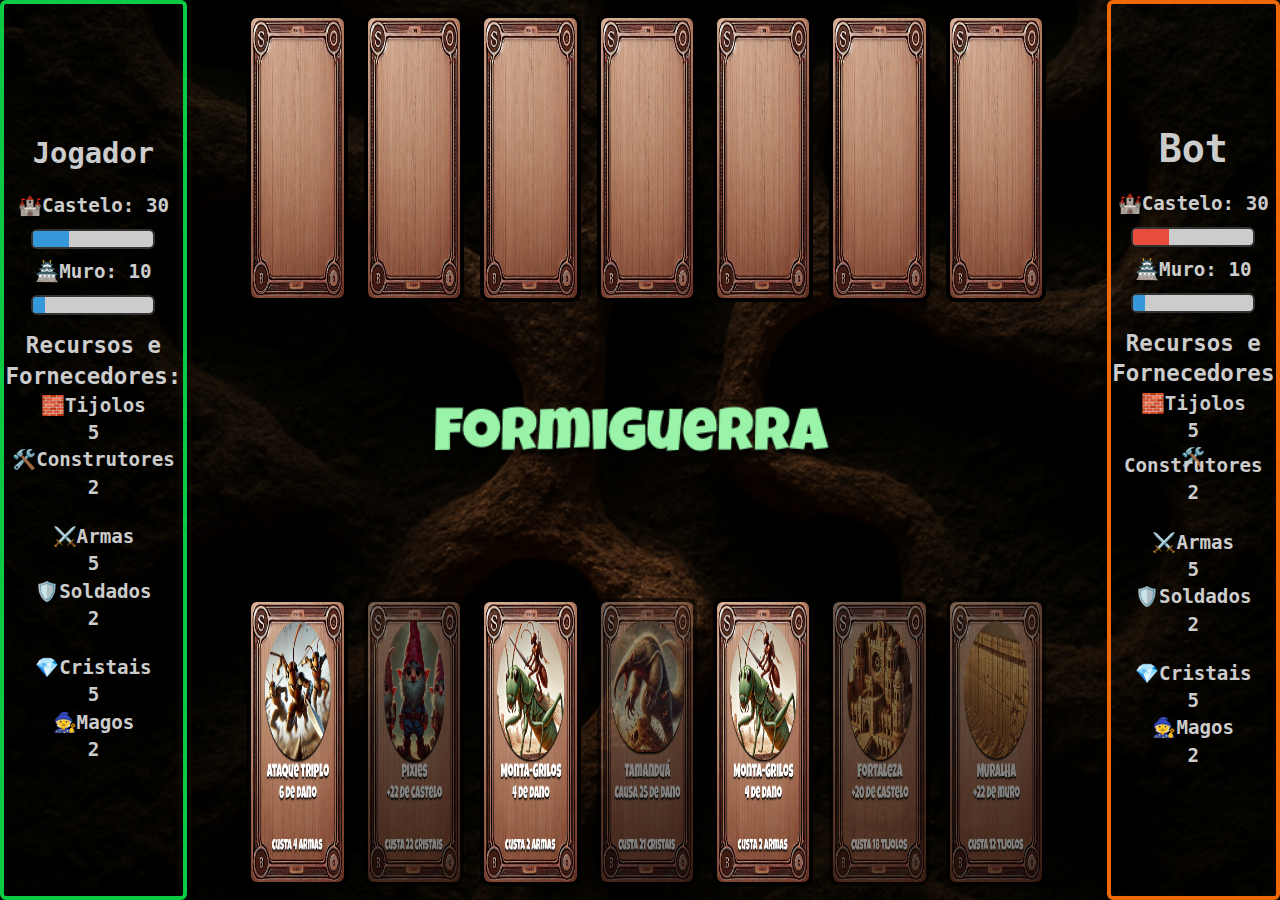
==== inicial.html @ b8af6410 "0.1.5 - Inclusão Tutorial Início e clareza nos recursos e fornecedores" ====
<!DOCTYPE html>
<html lang="pt-br">
<head>
  <meta charset="UTF-8">
  <meta name="viewport" content="width=device-width, initial-scale=1.0">
  <link rel = "stylesheet" href="/assets/style/style.css">
  <link rel="icon" href="/assets/img/icone.png" type="image/png">
  <audio id="somadicionar" src="/assets/effects/adicionar.mp3" preload="auto"></audio>
  <audio id="sommaldicao" src="/assets/effects/maldicao.mp3" preload="auto"></audio>
  <audio id="somremover" src="/assets/effects/remover.mp3" preload="auto"></audio>
  <audio id="somgangorra" src="/assets/effects/gangorra.mp3" preload="auto"></audio>
  <audio id="somdano" src="/assets/effects/dano.mp3" preload="auto"></audio>
  <audio id="somflip" src="/assets/effects/flip.mp3" preload="auto"></audio>
  <audio id="somcastelo" src="/assets/effects/castelo.mp3" preload="auto"></audio>
  <title>Formiguerra</title>
</head>
<body>

  <div class="campo">  
    <div class="player__area p1">
      <div class="status">
        <div class="player p1" id="player1">
          <div class="titulo p1">
            <h2>Jogador</h2>
          </div>
          <div class="player__info jogador" id="p1-status">
            <p>🏰Castelo: <span id="p1-castelo" class="numero">30</span></p>
            <div class="castle-bar-wrapper">
              <div class="castle-bar" id="playerCastleBar"></div>
            </div>
            <p>🏯Muro: <span id="p1-muro" class="numero">10</span></p>
            <div class="castle-bar-wrapper">
              <div class="castle-bar" id="playerWallBar"></div>
            </div>
          </div>

      <div class="info">
        <div class="player__info">
          <h3>Recursos e</h3>
          <h3>Fornecedores:</h3>
          <p>🧱Tijolos</p>
          <p span id="p1-tijolos" class="numero">5</p>
          <p>🛠️Construtores</p>
          <p span id="p1-construtores" class="numero">2</p>
        </div>
        <div class="player__info">
          <p>⚔️Armas</p>
          <p span id="p1-armas" class="numero">5</p>
          <p>🛡️Soldados</p>
          <p span id="p1-soldados" class="numero">2</p>
        </div>
        <div class="player__info">
          <p>💎Cristais</p>
           <p span id="p1-cristais" class="numero">5/p>
          <p>🧙Magos</p>
           <p span id="p1-magos" class="numero">2</p>
        </div>
        </div>  
      </div>
      </div>
    </div>

    <div class="campo__jogo">
      <div class="campo__cartas bot">
        <div class="campo__jogo__jogador" id="p2-cartas">
          <div class="campo__jogo__jogador__carta naoclicavel bot">
          </div>
          <div class="campo__jogo__jogador__carta naoclicavel bot">
          </div>
          <div class="campo__jogo__jogador__carta naoclicavel bot">
          </div>
          <div class="campo__jogo__jogador__carta naoclicavel bot">
          </div>
          <div class="campo__jogo__jogador__carta naoclicavel bot">
          </div>
          <div class="campo__jogo__jogador__carta naoclicavel bot">
          </div>
          <div class="campo__jogo__jogador__carta naoclicavel bot">
          </div>
        </div>
      </div>

      <div id="tela-final" class="tela-final invisivel">
        <h1 id="mensagem-final"></h1>
        <button class="button" id="botao" onclick="reiniciarJogo()">Reiniciar</button>
      </div>

      <div class="campo__cartas jogador">
        <div class="campo__jogo__jogador p1" id="p1-cartas">
          <div class="campo__jogo__jogador__carta selecionaveis p1">
          </div>
          <div class="campo__jogo__jogador__carta selecionaveis p1">
          </div>
          <div class="campo__jogo__jogador__carta selecionaveis p1">
          </div>
          <div class="campo__jogo__jogador__carta selecionaveis p1">
          </div>
          <div class="campo__jogo__jogador__carta selecionaveis p1">
          </div>
          <div class="campo__jogo__jogador__carta selecionaveis p1">
          </div>
          <div class="campo__jogo__jogador__carta selecionaveis p1">
          </div>
        </div>
      </div> 
    </div>



    <div class="player__area p2">
      <div class="status p2">
        <div class="player p2" id="player2">
          <div class="titulo p2">
            <h1>Bot</h1>
          </div>
          <div class="player__info p2" id="p2-status">
            <p>🏰Castelo: <span id="p2-castelo" class="numero">30</span></p>
            <div class="castle-bar-wrapper">
              <div class="castle-bar" id="enemyCastleBar"></div>
            </div>
            <p>🏯Muro: <span id="p2-muro" class="numero">10</span></p>
            <div class="castle-bar-wrapper">
              <div class="castle-bar" id="enemyWallBar"></div>
            </div>
          </div>


        <div class="info p2">
          <div class="player__info p2">
            <h3>Recursos e</h3>
            <h3>Fornecedores</h3>
            <p>🧱Tijolos</p>
            <p span id="p2-tijolos" class="numero">5</p>
            <p>🛠️Construtores</p>
            <p span id="p2-construtores">2</p>
          </div>
          <div class="player__info p2">
            <p>⚔️Armas</p>
            <p span id="p2-armas" class="numero">5</p>
            <p>🛡️Soldados</p>
            <p span id="p2-soldados" class="numero">2</p>
          </div>
          <div class="player__info p2">
            <p>💎Cristais</p>
            <p span id="p2-cristais" class="numero">5</p>
            <p>🧙Magos</p>
            <p span id="p2-magos" class="numero">2</p>
          </div>
        </div>
      </div>  
    </div>
  </div>
</div>

  <script src="/assets/js/app.js"></script>
</body>
</html>
---- assets/style/style.css ----
body{
    font-family:monospace;
    background-color: #f4f4dc;
    margin: 0;
    color: #ccc;
    line-height: 0.5rem;
}

.textoIniciar{
  display: flex;
  text-align: center;
  justify-content: center;
  color: #ccc;
  text-decoration: none;
  font-size: xx-large;
}

p{
  font-weight: bold;
}

.campo__tutorial{
  background-color: #333;
  width: 100%;
  height: 100vh;
}

.naoclicavel{
  pointer-events: none;
}


.mensagem{
  position: fixed;
  text-align: center;
  align-self: center;
  width: 50%;
  top: 50%;
  background-color: rgba(40, 34, 22, 0.972);
  padding: 35px;
  border-radius: 10px;
  pointer-events: auto;
  font-size: larger;
}


.player{
    display: flex;
    flex-direction: column;
    justify-content: center;
    text-align: center;
    height: 100vh;
    width: 100%;
    border: 4px solid #0bca44;
    border-radius: 0.375rem;
    box-shadow: 2px 2px 10px rgba(0,0,0,0.2);
    background-color: #0506050b;
    box-sizing: border-box;
  }

  .player.p2{
    border: 4px solid #ee6808;
    background-color: #0506050b;
    box-sizing: border-box;
  }


  .player__area{
    display: flex;
    flex-direction: column;
    font-size: 1.2rem;
    width: 16vw;
}

.player__info{
  padding: 0.1rem;
}


  .campo {
    display: flex;
    background-image: url('/assets/img/background.png');
    background-size: cover;
    background-position: center;
    flex-direction: row;
    height: 100vh;
    overflow: hidden;
  }
  
  
  .campo__jogo {
    display: flex;
    flex-direction: column;
    justify-content: space-between;
    width: 100%;
    height: 100vh;
    box-sizing: border-box;
  }

  .campo__jogo.inicio{
    width: 100%;
    height: 100vh;
    line-height: 2rem;
    background-color: #333;
  }

  .campo__cartas{
    justify-content: center;
    width: 100%;
    display: flex;
  }


  .campo__jogo__jogador {
    display: flex;
    justify-content: center;
    align-items: flex-end;
    gap: 1rem;
    width: 90%;
    padding: 0.9rem;
    border-radius: 10px;
    box-sizing: border-box;
  }
  
  
  .campo__jogo__jogador__carta {
    height: 32vh;
    border: black 0.25rem solid;
    border-radius: 10px;
    box-sizing: border-box;
    overflow: hidden;
  }

  .campo__jogo__jogador__carta.img {
    width: 100%;
    height: 100%;
    object-fit: contain;
  }

  .campo__jogo__jogador__carta.selecionaveis {
    transition: transform 0.2s ease, border 0.2s ease;
  }

  
  .campo__jogo__jogador__carta.selecionaveis:hover {
    border: green 0.25rem solid;
    cursor: pointer;
    transform: translateY(-2rem) scale(1.3);
    transition: transform 0.2s ease, border 0.2s ease;
  }


  
  .campo__jogo__jogador__carta.selecionaveis.desabilitada:hover::after {
    content: "Sem Recurso";
    position: absolute;
    top: 10%;
    left:50%;
    transform: translate(-50%,-50%);
    background-color: rgba(50, 50, 50, 0.8);
    color: white;
    border: rgb(143, 24, 3) 0.25rem solid;
    border-radius: 8px;
    pointer-events: none;
    z-index: 10;
    white-space: nowrap;
  }



  .carta{
    display: flex;
    flex-direction: column;
    width: 100%;
    height: 100%;
  }

  .carta img{
    width: 100%;
    height: auto;
  }



  .castle-bar-wrapper{
    justify-self: center;
    width: 120px;          
    height: 16px;         
    background-color: #ccc;
    border: 2px solid #333;
    border-radius: 6px;
    overflow: hidden;
    position: relative;
  }
  .castle-bar{
    width: 50%;
    height: 100%;
    background-color: #3498db;
    transition: width 0.3s ease-in-out;
  }


  #enemyCastleBar{
    background-color: #e74c3c;
  }

  @keyframes jogarCarta{
    0%{
      transform: translate(0, -2rem) scale(1.3);
      z-index: 10;
    }
    30%{
      transform: translate(0, -7.5rem) scale(1.50);
      z-index: 10;
    }
    70%{
      transform: translate(0, -7.5rem) scale(1.50);
      z-index: 10;
    }
    100%{
      transform: translate(0, 0) scale(1);
      z-index: 1;
    }
  }


@keyframes jogarBot {
  0%{
    transform: translate(0, 0) scale(1);
    z-index: 10;
  }
  30%{
    transform: translate(0, 7.5rem) scale(1.50);
    z-index: 10;
  }
  70%{
    transform: translate(0, 7.5rem) scale(1.50);
    z-index: 10;
  }
  100%{
    transform: translate(0, 0) scale(1);
    z-index: 1;
  }
}

.descartavel.p1{
  opacity: 0.5;
}

  .animar-carta{
    animation: jogarCarta 2.5s ease-in-out;
  }

  .animar-carta.descartada::after{
    content: "Descartada";
    position: absolute;
    top: 50%;
    left: 50%;
    transform: translate(-50%, -50%);
    color: #fff;
    background-color: rgb(0, 0, 0);
    padding: 0.3rem 0.6rem;
    border-radius: 6px;
    font-weight: bold;
    font-size: 1rem;
    z-index: 20;
    pointer-events: none;
  }


  .animar-carta-bot{
    animation: jogarBot 2.5s ease-in-out;
  }

  .animar-carta-bot.descartada::after{
    content: "Descartada";
    position: absolute;
    top: 50%;
    left: 50%;
    transform: translate(-50%, -50%);
    color: #fff;
    background-color: rgb(0, 0, 0);
    padding: 0.3rem 0.6rem;
    border-radius: 6px;
    font-weight: bold;
    font-size: 1rem;
    z-index: 10;
    pointer-events: none;
  }
  


  .invisivel{
    display: none;
  }

  .tela-final {
    position: absolute;
    top: 50%;
    left: 50%;
    transform: translate(-50%, -50%);
    background: rgba(0, 0, 0, 0.9);
    color: white;
    padding: 3rem;
    border-radius: 12px;
    text-align: center;
    z-index: 9999;
    box-shadow: 0 0 20px rgba(255, 255, 255, 0.3);
  }
  
  .tela-final button {
    margin-top: 2rem;
    padding: 1rem 2rem;
    font-size: 1.1rem;
    border: none;
    border-radius: 8px;
    background-color: #28a745;
    color: white;
    cursor: pointer;
  }


  @keyframes brilho-sutil {
    0% {
      box-shadow: 0 0 8px rgba(0, 255, 0, 0.3);
    }
    50% {
      box-shadow: 0 0 16px rgba(0, 255, 0, 0.6);
    }
    100% {
      box-shadow: 0 0 8px rgba(0, 255, 0, 0.3);
    }
  }
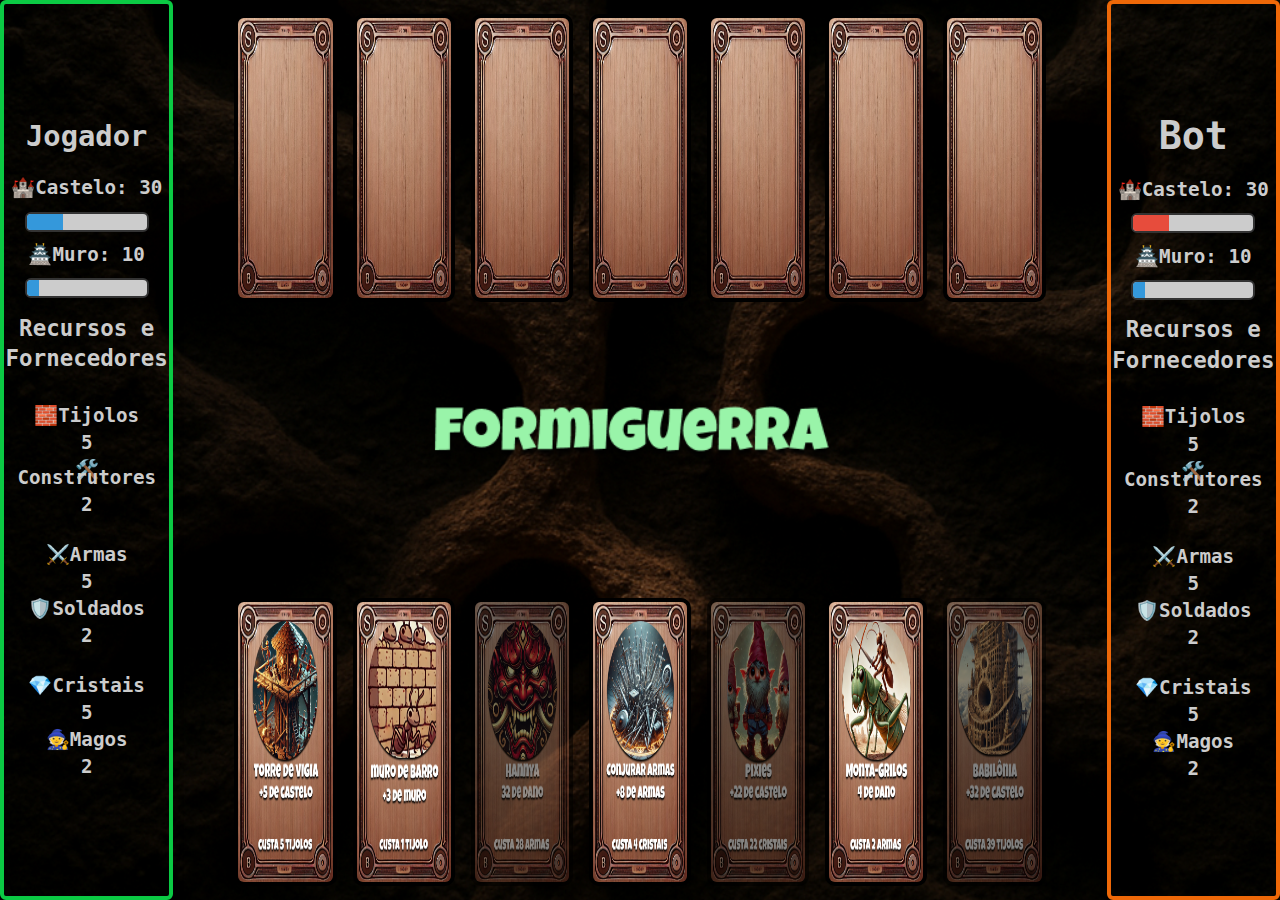
==== commit b808d822: "0.1.6 - OTIMIZAR VISUALIZAÇÃO" ====
--- a/inicial.html
+++ b/inicial.html
@@ -37,23 +37,24 @@
       <div class="info">
         <div class="player__info">
           <h3>Recursos e</h3>
-          <h3>Fornecedores:</h3>
+          <h3>Fornecedores</h3>
+          <br>
           <p>🧱Tijolos</p>
           <p span id="p1-tijolos" class="numero">5</p>
           <p>🛠️Construtores</p>
           <p span id="p1-construtores" class="numero">2</p>
         </div>
         <div class="player__info">
-          <p>⚔️Armas</p>
-          <p span id="p1-armas" class="numero">5</p>
-          <p>🛡️Soldados</p>
-          <p span id="p1-soldados" class="numero">2</p>
+            <p>⚔️Armas</p>
+            <p span id="p1-armas" class="numero">5</p>
+            <p>🛡️Soldados</p>
+            <p span id="p1-soldados" class="numero">2</p>
         </div>
         <div class="player__info">
-          <p>💎Cristais</p>
-           <p span id="p1-cristais" class="numero">5/p>
-          <p>🧙Magos</p>
-           <p span id="p1-magos" class="numero">2</p>
+            <p>💎Cristais</p>
+            <p span id="p1-cristais" class="numero">5/p>
+            <p>🧙Magos</p>
+            <p span id="p1-magos" class="numero">2</p>
         </div>
         </div>  
       </div>
@@ -129,6 +130,7 @@
           <div class="player__info p2">
             <h3>Recursos e</h3>
             <h3>Fornecedores</h3>
+            <br>
             <p>🧱Tijolos</p>
             <p span id="p2-tijolos" class="numero">5</p>
             <p>🛠️Construtores</p>
--- a/assets/style/style.css
+++ b/assets/style/style.css
@@ -10,9 +10,14 @@
   display: flex;
   text-align: center;
   justify-content: center;
+  width: auto;
   color: #ccc;
   text-decoration: none;
   font-size: xx-large;
+}
+
+.textoIniciar:hover{
+  color: #0bca44;
 }
 
 p{
@@ -24,6 +29,8 @@
   width: 100%;
   height: 100vh;
 }
+
+
 
 .naoclicavel{
   pointer-events: none;
@@ -101,7 +108,9 @@
     width: 100%;
     height: 100vh;
     line-height: 2rem;
+    padding: 1rem;
     background-color: #333;
+    border: 4px solid #0bca44;
   }
 
   .campo__cartas{
@@ -308,7 +317,7 @@
     box-shadow: 0 0 20px rgba(255, 255, 255, 0.3);
   }
   
-  .tela-final button {
+  .button {
     margin-top: 2rem;
     padding: 1rem 2rem;
     font-size: 1.1rem;
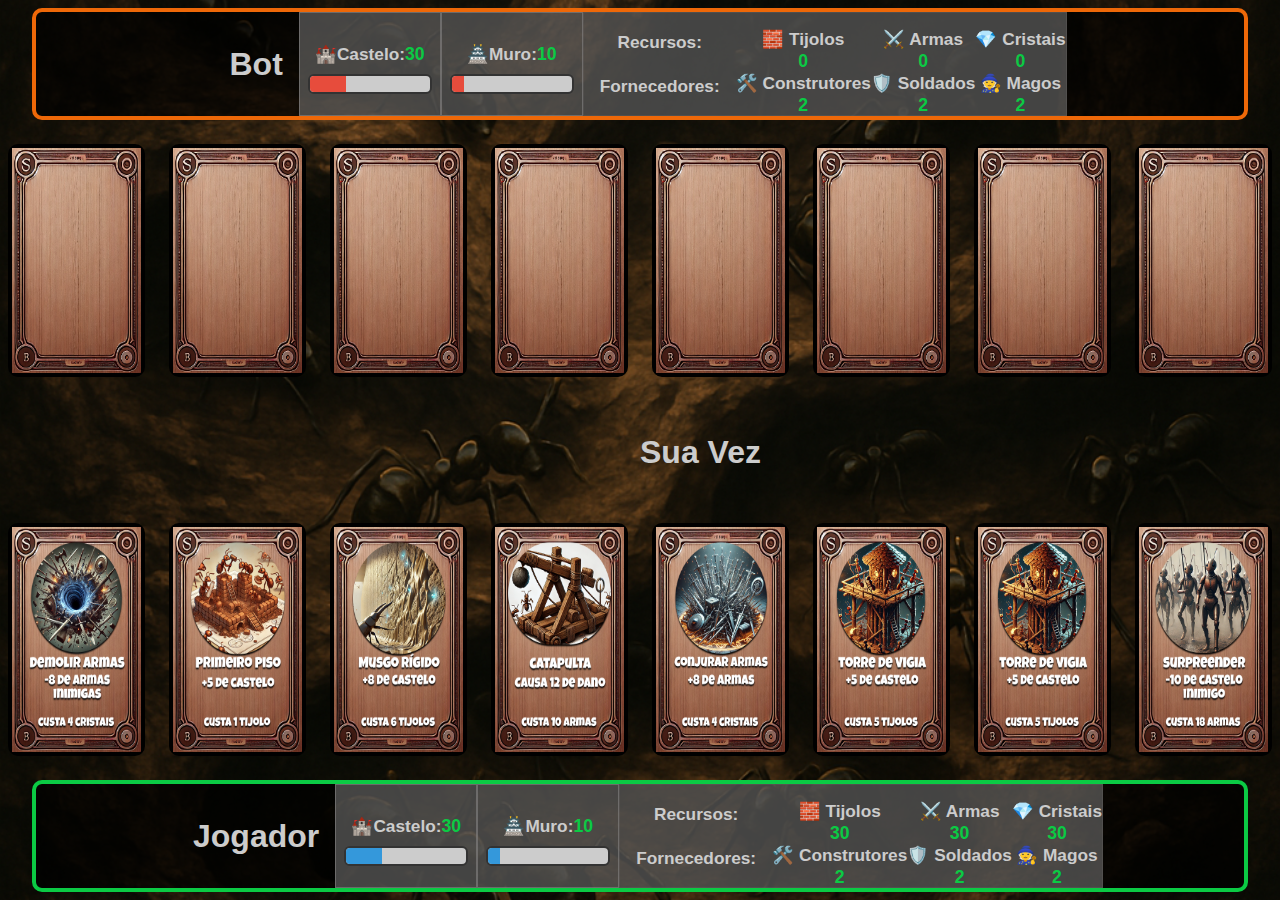
==== commit d543e3c5: "Novos Testes - Adicionar animação aos elementos, animarCampoAdicionar funciona para adicionar. Falta" ====
--- a/inicial.html
+++ b/inicial.html
@@ -15,145 +15,118 @@
   <title>Formiguerra</title>
 </head>
 <body>
+  <div class="campo">  
 
-  <div class="campo">  
+
+    <div class="player__area p2">
+      <div class="status">
+        <div class="player p2" id="player2">
+          <div class="titulo p2"><h1>Bot</h1></div>
+          <div class="celula" style="border: 1px solid rgba(138, 137, 137, 0.574);">
+          <div class="player__info vida p2" id="p2-status">
+            <p>🏰Castelo: <span id="p2-castelo" class="numero">30</span></p>
+            <div class="castle-bar-wrapper"><div class="castle-bar" id="enemyCastleBar"></div></div>
+          </div>
+          </div>
+          <div class="celula" style="border: 1px solid rgba(138, 137, 137, 0.574);">
+          <div class="player__info muro p2">
+            <p>🏯Muro: <span id="p2-muro" class="numero">10</span></p>
+            <div class="castle-bar-wrapper"><div class="castle-bar" id="enemyWallBar"></div></div>
+          </div>
+          </div>
+          <div class="info planilha">
+          <div class="celula">
+            <p style="padding: 0 1rem 0 1rem;" >Recursos:</p>
+            <br>
+            <p style="padding: 0 1rem 0 1rem;" >Fornecedores:</p>
+          </div>
+            <div class="celula">
+              <p>🧱 Tijolos</p><span id="p2-tijolos" class="numero">5</span>
+              <p>🛠️ Construtores</p><span id="p2-construtores" class="numero">2</span>
+            </div>
+            <div class="celula">
+              <p>⚔️ Armas</p><span id="p2-armas" class="numero">5</span>
+              <p>🛡️ Soldados</p><span id="p2-soldados" class="numero">2</span>
+            </div>
+            <div class="celula">
+              <p>💎 Cristais</p><span id="p2-cristais" class="numero">5</span>
+              <p>🧙 Magos</p><span id="p2-magos" class="numero">2</span>
+            </div>
+         </div>
+        </div>
+      </div>
+    </div>
+  
+    <div class="campo__jogo">
+      <div class="campo__cartas bot">
+        <div class="campo__jogo__jogador" id="p2-cartas">
+          <!-- 7 cartas do bot -->
+          <div class="campo__jogo__jogador__carta naoclicavel bot"></div>
+          <div class="campo__jogo__jogador__carta naoclicavel bot"></div>
+          <div class="campo__jogo__jogador__carta naoclicavel bot"></div>
+          <div class="campo__jogo__jogador__carta naoclicavel bot"></div>
+          <div class="campo__jogo__jogador__carta naoclicavel bot"></div>
+          <div class="campo__jogo__jogador__carta naoclicavel bot"></div>
+          <div class="campo__jogo__jogador__carta naoclicavel bot"></div>
+          <div class="campo__jogo__jogador__carta naoclicavel bot"></div>
+        </div>
+      </div>
+  
+      <div class="campo__cartas jogador">
+        <div class="campo__jogo__jogador p1" id="p1-cartas">
+          <!-- 7 cartas do jogador -->
+          <div class="campo__jogo__jogador__carta selecionaveis p1"></div>
+          <div class="campo__jogo__jogador__carta selecionaveis p1"></div>
+          <div class="campo__jogo__jogador__carta selecionaveis p1"></div>
+          <div class="campo__jogo__jogador__carta selecionaveis p1"></div>
+          <div class="campo__jogo__jogador__carta selecionaveis p1"></div>
+          <div class="campo__jogo__jogador__carta selecionaveis p1"></div>
+          <div class="campo__jogo__jogador__carta selecionaveis p1"></div>
+          <div class="campo__jogo__jogador__carta selecionaveis p1"></div>
+        </div>
+      </div>
+    </div>
+  
     <div class="player__area p1">
       <div class="status">
         <div class="player p1" id="player1">
-          <div class="titulo p1">
-            <h2>Jogador</h2>
+          <div class="titulo p1"><h1>Jogador</h1></div>
+          <div class="celula" style="border: 1px solid rgba(138, 137, 137, 0.574);">
+          <div class="player__info vida jogador" id="p1-status">
+            <p>🏰Castelo: <span id="p1-castelo" class="numero">30</span></p>
+            <div class="castle-bar-wrapper"><div class="castle-bar" id="playerCastleBar"></div></div>
           </div>
-          <div class="player__info jogador" id="p1-status">
-            <p>🏰Castelo: <span id="p1-castelo" class="numero">30</span></p>
-            <div class="castle-bar-wrapper">
-              <div class="castle-bar" id="playerCastleBar"></div>
+          </div>
+          <div class="celula" style="border: 1px solid rgba(138, 137, 137, 0.574);">
+          <div class="player__info muro jogador">
+            <p>🏯Muro: <span id="p1-muro" class="numero">10</span></p>
+            <div class="castle-bar-wrapper"><div class="castle-bar" id="playerWallBar"></div></div>
+          </div>
+          </div>
+          <div class="info planilha">
+          <div class="celula">
+            <p style="padding: 0 1rem 0 1rem;">Recursos:</p>
+            <br>
+            <p style="padding: 0 1rem 0 1rem;">Fornecedores:</p>
+          </div>
+            <div class="celula">
+              <p>🧱 Tijolos</p><span id="p1-tijolos" class="numero">5</span>
+              <p>🛠️ Construtores</p><span id="p1-construtores" class="numero">2</span>
             </div>
-            <p>🏯Muro: <span id="p1-muro" class="numero">10</span></p>
-            <div class="castle-bar-wrapper">
-              <div class="castle-bar" id="playerWallBar"></div>
+            <div class="celula">
+              <p>⚔️ Armas</p><span id="p1-armas" class="numero">5</span>
+              <p>🛡️ Soldados</p><span id="p1-soldados" class="numero">2</span>
             </div>
-          </div>
-
-      <div class="info">
-        <div class="player__info">
-          <h3>Recursos e</h3>
-          <h3>Fornecedores</h3>
-          <br>
-          <p>🧱Tijolos</p>
-          <p span id="p1-tijolos" class="numero">5</p>
-          <p>🛠️Construtores</p>
-          <p span id="p1-construtores" class="numero">2</p>
+            <div class="celula">
+              <p>💎 Cristais</p><span id="p1-cristais" class="numero">5</span>
+              <p>🧙 Magos</p><span id="p1-magos" class="numero">2</span>
+            </div>
+         </div>
         </div>
-        <div class="player__info">
-            <p>⚔️Armas</p>
-            <p span id="p1-armas" class="numero">5</p>
-            <p>🛡️Soldados</p>
-            <p span id="p1-soldados" class="numero">2</p>
-        </div>
-        <div class="player__info">
-            <p>💎Cristais</p>
-            <p span id="p1-cristais" class="numero">5/p>
-            <p>🧙Magos</p>
-            <p span id="p1-magos" class="numero">2</p>
-        </div>
-        </div>  
-      </div>
       </div>
     </div>
-
-    <div class="campo__jogo">
-      <div class="campo__cartas bot">
-        <div class="campo__jogo__jogador" id="p2-cartas">
-          <div class="campo__jogo__jogador__carta naoclicavel bot">
-          </div>
-          <div class="campo__jogo__jogador__carta naoclicavel bot">
-          </div>
-          <div class="campo__jogo__jogador__carta naoclicavel bot">
-          </div>
-          <div class="campo__jogo__jogador__carta naoclicavel bot">
-          </div>
-          <div class="campo__jogo__jogador__carta naoclicavel bot">
-          </div>
-          <div class="campo__jogo__jogador__carta naoclicavel bot">
-          </div>
-          <div class="campo__jogo__jogador__carta naoclicavel bot">
-          </div>
-        </div>
-      </div>
-
-      <div id="tela-final" class="tela-final invisivel">
-        <h1 id="mensagem-final"></h1>
-        <button class="button" id="botao" onclick="reiniciarJogo()">Reiniciar</button>
-      </div>
-
-      <div class="campo__cartas jogador">
-        <div class="campo__jogo__jogador p1" id="p1-cartas">
-          <div class="campo__jogo__jogador__carta selecionaveis p1">
-          </div>
-          <div class="campo__jogo__jogador__carta selecionaveis p1">
-          </div>
-          <div class="campo__jogo__jogador__carta selecionaveis p1">
-          </div>
-          <div class="campo__jogo__jogador__carta selecionaveis p1">
-          </div>
-          <div class="campo__jogo__jogador__carta selecionaveis p1">
-          </div>
-          <div class="campo__jogo__jogador__carta selecionaveis p1">
-          </div>
-          <div class="campo__jogo__jogador__carta selecionaveis p1">
-          </div>
-        </div>
-      </div> 
-    </div>
-
-
-
-    <div class="player__area p2">
-      <div class="status p2">
-        <div class="player p2" id="player2">
-          <div class="titulo p2">
-            <h1>Bot</h1>
-          </div>
-          <div class="player__info p2" id="p2-status">
-            <p>🏰Castelo: <span id="p2-castelo" class="numero">30</span></p>
-            <div class="castle-bar-wrapper">
-              <div class="castle-bar" id="enemyCastleBar"></div>
-            </div>
-            <p>🏯Muro: <span id="p2-muro" class="numero">10</span></p>
-            <div class="castle-bar-wrapper">
-              <div class="castle-bar" id="enemyWallBar"></div>
-            </div>
-          </div>
-
-
-        <div class="info p2">
-          <div class="player__info p2">
-            <h3>Recursos e</h3>
-            <h3>Fornecedores</h3>
-            <br>
-            <p>🧱Tijolos</p>
-            <p span id="p2-tijolos" class="numero">5</p>
-            <p>🛠️Construtores</p>
-            <p span id="p2-construtores">2</p>
-          </div>
-          <div class="player__info p2">
-            <p>⚔️Armas</p>
-            <p span id="p2-armas" class="numero">5</p>
-            <p>🛡️Soldados</p>
-            <p span id="p2-soldados" class="numero">2</p>
-          </div>
-          <div class="player__info p2">
-            <p>💎Cristais</p>
-            <p span id="p2-cristais" class="numero">5</p>
-            <p>🧙Magos</p>
-            <p span id="p2-magos" class="numero">2</p>
-          </div>
-        </div>
-      </div>  
-    </div>
   </div>
-</div>
-
-  <script src="/assets/js/app.js"></script>
+  
 </body>
+<script src="/assets/js/app.js"></script>
 </html>--- a/assets/style/style.css
+++ b/assets/style/style.css
@@ -1,9 +1,10 @@
 body{
-    font-family:monospace;
+    font-family: Verdana, Geneva, Tahoma, sans-serif;
     background-color: #f4f4dc;
     margin: 0;
     color: #ccc;
-    line-height: 0.5rem;
+    line-height: 0.3rem;
+    font-weight: bold;
 }
 
 .textoIniciar{
@@ -21,7 +22,9 @@
 }
 
 p{
-  font-weight: bold;
+  display: flex;
+  justify-content: center;
+  font-size: larger;
 }
 
 .campo__tutorial{
@@ -41,6 +44,7 @@
   position: fixed;
   text-align: center;
   align-self: center;
+  line-height: normal;
   width: 50%;
   top: 50%;
   background-color: rgba(40, 34, 22, 0.972);
@@ -51,58 +55,99 @@
 }
 
 
-.player{
-    display: flex;
-    flex-direction: column;
-    justify-content: center;
-    text-align: center;
-    height: 100vh;
-    width: 100%;
-    border: 4px solid #0bca44;
-    border-radius: 0.375rem;
-    box-shadow: 2px 2px 10px rgba(0,0,0,0.2);
-    background-color: #0506050b;
-    box-sizing: border-box;
-  }
-
-  .player.p2{
-    border: 4px solid #ee6808;
-    background-color: #0506050b;
-    box-sizing: border-box;
-  }
-
-
-  .player__area{
-    display: flex;
-    flex-direction: column;
-    font-size: 1.2rem;
-    width: 16vw;
-}
-
-.player__info{
-  padding: 0.1rem;
-}
-
-
-  .campo {
-    display: flex;
-    background-image: url('/assets/img/background.png');
-    background-size: cover;
-    background-position: center;
-    flex-direction: row;
-    height: 100vh;
-    overflow: hidden;
-  }
-  
-  
-  .campo__jogo {
-    display: flex;
-    flex-direction: column;
-    justify-content: space-between;
-    width: 100%;
-    height: 100vh;
-    box-sizing: border-box;
-  }
+.player__area {
+  display: flex;
+  justify-content: center;
+  width: 100vw;
+  height: auto;
+  padding: 0.5rem 0;
+}
+
+
+.info.planilha {
+  display: flex;
+  flex-direction: row;
+  border: 1px solid rgba(138, 137, 137, 0.574);
+}
+
+.linha-celula {
+  display: flex;
+  flex-direction: column;
+}
+
+.celula {
+  background-color: rgba(156, 156, 156, 0.428);
+  text-align: center;
+  font-size: 0.9rem;
+  display: flex;
+  flex-direction: column;
+  justify-content: center;
+}
+
+.celula span.numero {
+  font-weight: bold;
+  font-size: 1.1rem;
+  width: fit-content;
+  align-self: center;
+  color: #0bca44;
+}
+
+
+
+
+.player {
+  width: 95vw;
+  height: 7rem;
+  background-color: rgba(0, 0, 0, 0.679);
+  border-radius: 10px;
+  display: flex;
+  box-sizing: border-box;
+  flex-direction: row;
+  justify-content: center;
+  border: 4px solid #0bca44;
+}
+
+.player.p2 {
+  border-color: #ee6808;
+}
+
+.player__info {
+  text-align: center;
+  padding: 0.2rem 0.3rem;
+  margin: 0.2rem;
+  font-size: 0.9rem;
+}
+
+.player__info__vida, .player__info__muro{
+  display: flex;
+}
+
+.info {
+  display: flex;
+  flex-wrap: wrap;
+}
+
+
+.campo {
+  display: flex;
+  flex-direction: column;
+  height: 100vh;
+  width: 100vw;
+  overflow: hidden;
+  background-image: url('/assets/img/background.png');
+  background-size: cover;
+  background-position: center;
+}
+  
+  
+.campo__jogo {
+  display: flex;
+  flex-direction: column;
+  justify-content: space-between;
+  width: 100vw;
+  flex-grow: 1;
+  padding: 0.5rem 0;
+}
 
   .campo__jogo.inicio{
     width: 100%;
@@ -113,31 +158,30 @@
     border: 4px solid #0bca44;
   }
 
-  .campo__cartas{
+  .campo__cartas {
+    display: flex;
     justify-content: center;
+    align-items: center;
     width: 100%;
-    display: flex;
   }
 
 
   .campo__jogo__jogador {
     display: flex;
     justify-content: center;
-    align-items: flex-end;
-    gap: 1rem;
-    width: 90%;
-    padding: 0.9rem;
-    border-radius: 10px;
-    box-sizing: border-box;
-  }
+    gap: 1.5rem;
+    flex-wrap: nowrap;
+    padding: 0.5rem;
+  }
+  
   
   
   .campo__jogo__jogador__carta {
-    height: 32vh;
+    height: 25vh;
+    background-color: #222;
     border: black 0.25rem solid;
     border-radius: 10px;
-    box-sizing: border-box;
-    overflow: hidden;
+    transition: all 0.2s ease;
   }
 
   .campo__jogo__jogador__carta.img {
@@ -176,6 +220,12 @@
   }
 
 
+  /* Títulos */
+.titulo{
+  align-self: center;
+  left: 0;
+  padding: 1rem;
+}
 
   .carta{
     display: flex;
@@ -184,11 +234,13 @@
     height: 100%;
   }
 
-  .carta img{
-    width: 100%;
-    height: auto;
-  }
-
+
+  .txtBox{
+    position: absolute;
+    left: 50%;
+    top: 50%;
+    font-size: xx-large;
+  }
 
 
   .castle-bar-wrapper{
@@ -213,6 +265,10 @@
     background-color: #e74c3c;
   }
 
+  #enemyWallBar{
+    background-color: #e74c3c;
+  }
+
   @keyframes jogarCarta{
     0%{
       transform: translate(0, -2rem) scale(1.3);
@@ -253,7 +309,7 @@
 }
 
 .descartavel.p1{
-  opacity: 0.5;
+  opacity: 0.6;
 }
 
   .animar-carta{
@@ -340,3 +396,42 @@
       box-shadow: 0 0 8px rgba(0, 255, 0, 0.3);
     }
   }
+
+
+  @keyframes brilho-contorno{
+    0% {
+      transform: scale(1);
+      color: #0bca44;
+    }
+    50% {
+      transform: scale(1.3);
+      color: rgba(196, 165, 249, 0.8);
+    }
+    100% {
+      transform: scale(1);
+      color: #0bca44;
+    }
+  }
+  
+  .brilho-animado{
+    animation: brilho-contorno 1s linear;
+  }
+
+  @keyframes dark-contorno{
+    0% {
+      transform: scale(1);
+      color: #0bca44;
+    }
+    50% {
+      transform: scale(1.3);
+      color: rgba(223, 101, 101, 0.8);
+    }
+    100% {
+      transform: scale(1);
+      color: #0bca44;
+    }
+  }
+
+  .dark-animado{
+    animation: dark-contorno 1s linear
+  }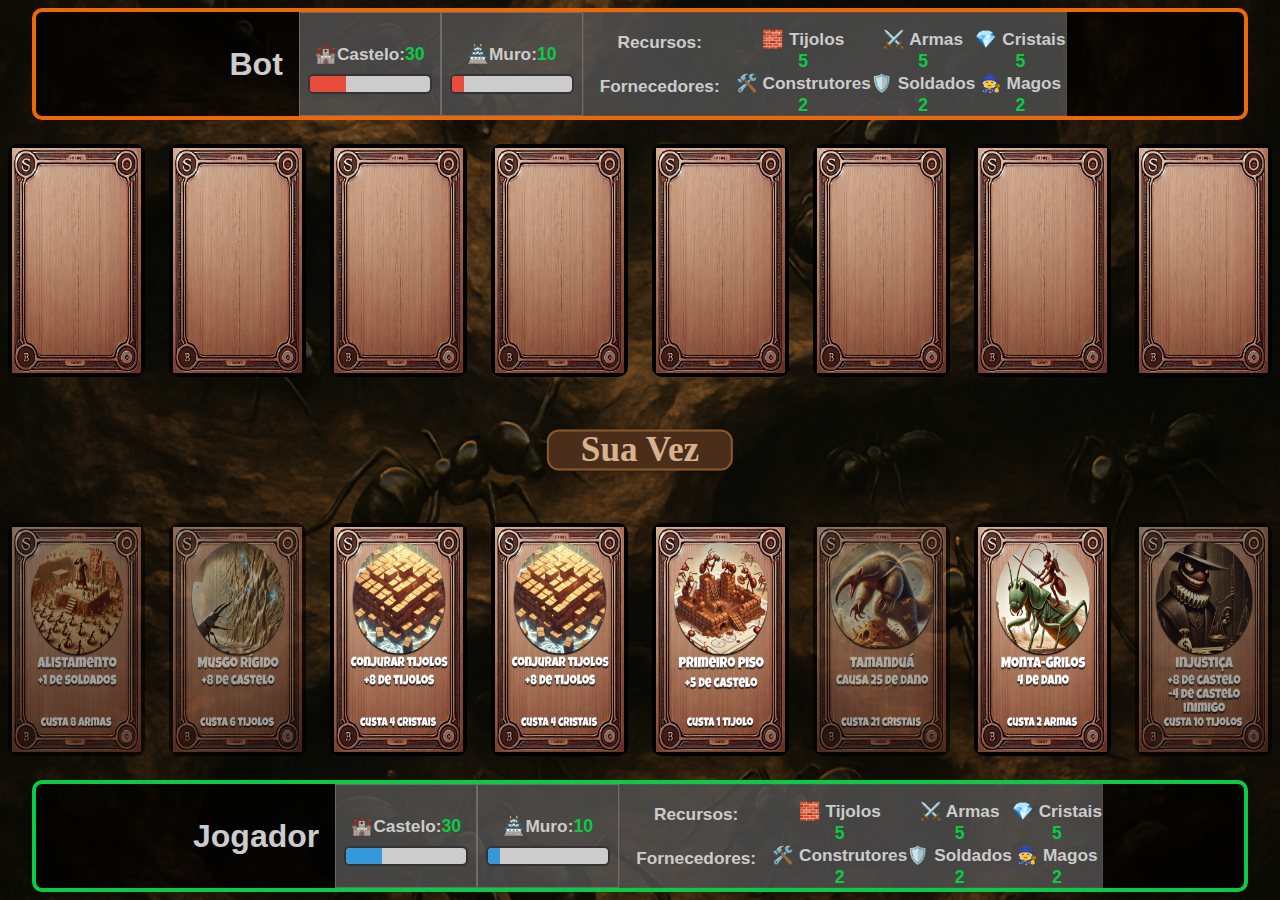
==== commit 9198fc85: "0.1.7 - ÚLTIMOS TESTES FEITOS , TODAS AS INTERAÇÕES INCLUSAS. JOGO ESTÁ PRONTO ( ATÉ SURGIR UM BUG)" ====
--- a/inicial.html
+++ b/inicial.html
@@ -12,6 +12,7 @@
   <audio id="somdano" src="/assets/effects/dano.mp3" preload="auto"></audio>
   <audio id="somflip" src="/assets/effects/flip.mp3" preload="auto"></audio>
   <audio id="somcastelo" src="/assets/effects/castelo.mp3" preload="auto"></audio>
+  <audio id="somdescartar" src="/assets/effects/descartar.mp3" preload="auto"></audio>
   <title>Formiguerra</title>
 </head>
 <body>
--- a/assets/style/style.css
+++ b/assets/style/style.css
@@ -237,9 +237,20 @@
 
   .txtBox{
     position: absolute;
+    top: 50%;
     left: 50%;
-    top: 50%;
-    font-size: xx-large;
+    transform: translate(-50%, -50%);
+    padding: 1rem 2rem;
+    background-color: #4b2e1a;
+    color: #d8b28e;
+    font-size: 2.2rem;
+    font-weight: bold;
+    border-radius: 12px;
+    box-shadow: 0 0 12px rgba(0,0,0,0.4);
+    border: 2px solid #8b5a2b;
+    font-family: 'Georgia', serif;
+    z-index: 999;
+    text-align: center;
   }
 
 
@@ -434,4 +445,25 @@
 
   .dark-animado{
     animation: dark-contorno 1s linear
+  }
+
+  @keyframes dark-contorno-recurso{
+    0% {
+      transform: scale(1);
+      color: #0bca44;
+    }
+    50% {
+      transform: scale(1.1);
+      color: rgba(221, 52, 52, 0.8);
+    }
+    100% {
+      transform: scale(1);
+      color: #0bca44;
+    }
+  }
+
+
+
+  .dark-animado-recurso{
+    animation: dark-contorno-recurso 1s linear
   }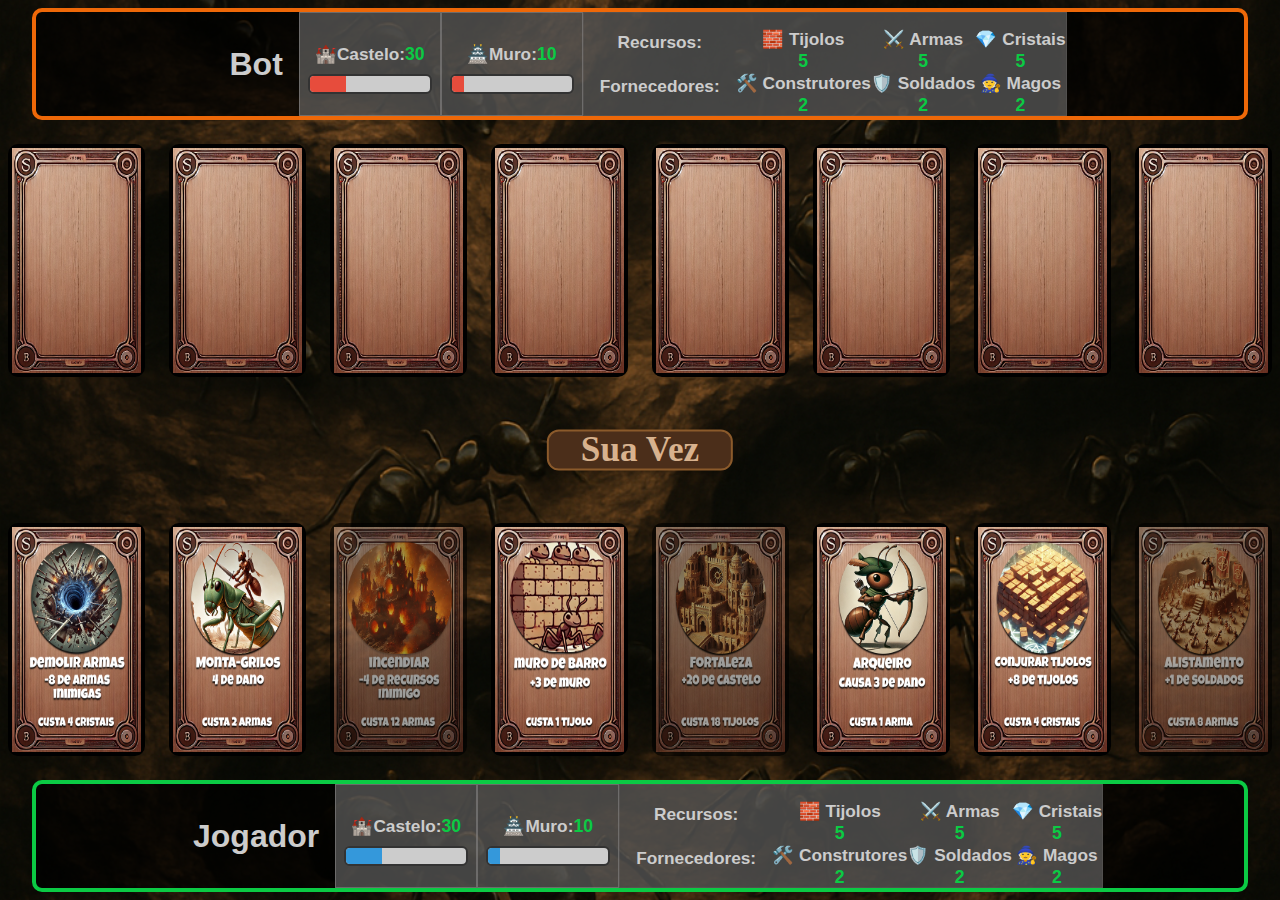
==== commit 1b0b4232: "0.1.9 - VÁRIOS BUGS CORRIGIDOS , JOGO ESTÁ ESTÁVEL" ====
--- a/inicial.html
+++ b/inicial.html
@@ -17,7 +17,6 @@
 </head>
 <body>
   <div class="campo">  
-
 
     <div class="player__area p2">
       <div class="status">
--- a/assets/style/style.css
+++ b/assets/style/style.css
@@ -150,12 +150,14 @@
 }
 
   .campo__jogo.inicio{
-    width: 100%;
     height: 100vh;
-    line-height: 2rem;
-    padding: 1rem;
+    width: 100vw;
+    line-height: 3rem;
+    padding: 0;
     background-color: #333;
     border: 4px solid #0bca44;
+    text-align: center;
+    justify-content: center;
   }
 
   .campo__cartas {
@@ -324,7 +326,7 @@
 }
 
   .animar-carta{
-    animation: jogarCarta 2.5s ease-in-out;
+    animation: jogarCarta 2s ease-in-out;
   }
 
   .animar-carta.descartada::after{
@@ -345,7 +347,7 @@
 
 
   .animar-carta-bot{
-    animation: jogarBot 2.5s ease-in-out;
+    animation: jogarBot 2s ease-in-out;
   }
 
   .animar-carta-bot.descartada::after{
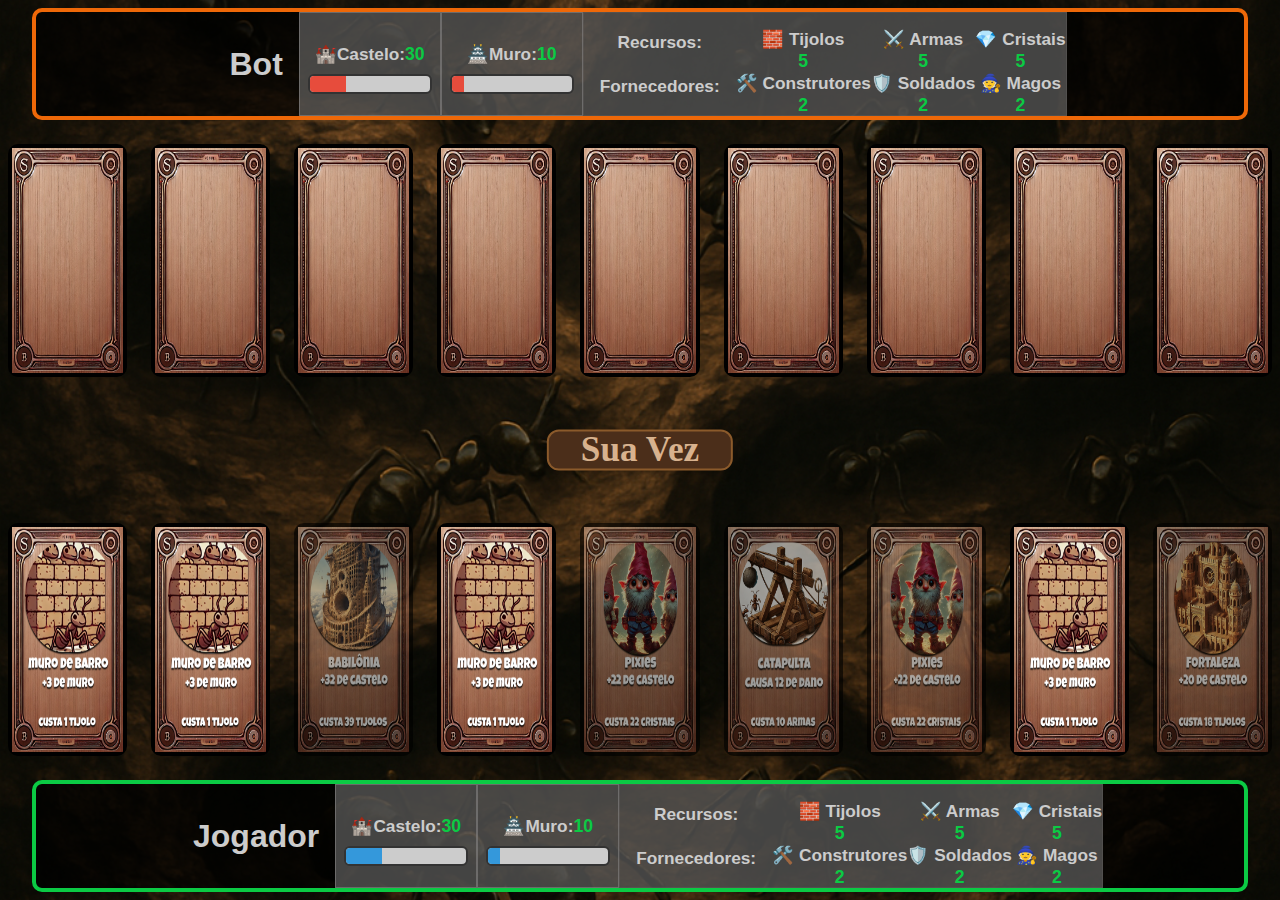
==== commit 9a93c586: "0.2.0 - BREVE CORREÇÃO" ====
--- a/inicial.html
+++ b/inicial.html
@@ -69,12 +69,14 @@
           <div class="campo__jogo__jogador__carta naoclicavel bot"></div>
           <div class="campo__jogo__jogador__carta naoclicavel bot"></div>
           <div class="campo__jogo__jogador__carta naoclicavel bot"></div>
+          <div class="campo__jogo__jogador__carta naoclicavel bot"></div>
         </div>
       </div>
   
       <div class="campo__cartas jogador">
         <div class="campo__jogo__jogador p1" id="p1-cartas">
           <!-- 7 cartas do jogador -->
+          <div class="campo__jogo__jogador__carta selecionaveis p1"></div>
           <div class="campo__jogo__jogador__carta selecionaveis p1"></div>
           <div class="campo__jogo__jogador__carta selecionaveis p1"></div>
           <div class="campo__jogo__jogador__carta selecionaveis p1"></div>
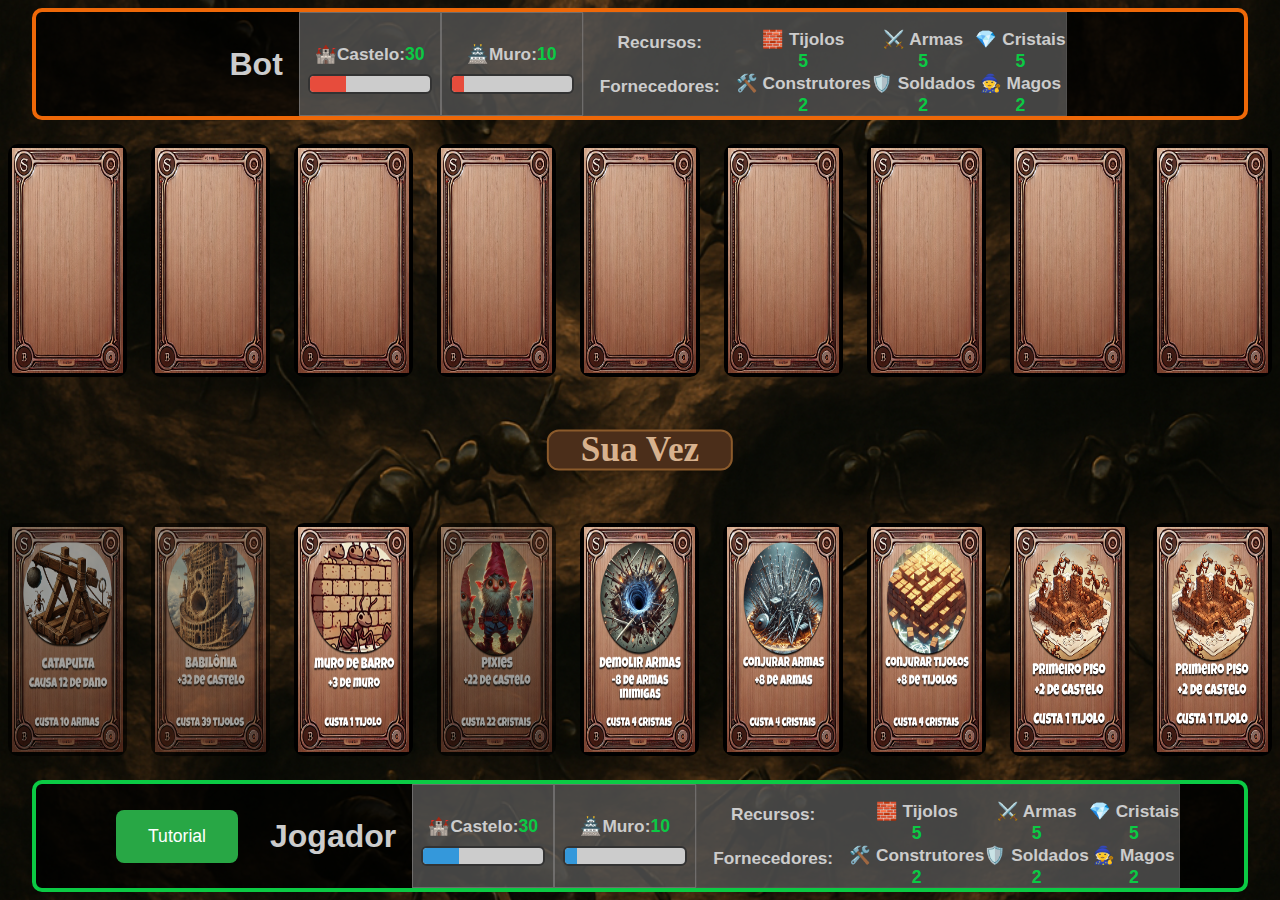
==== commit e69ab8f7: "0.2.1 - PrimeiroPiso com valor incorreto, corrigido para novo valor." ====
--- a/inicial.html
+++ b/inicial.html
@@ -52,7 +52,7 @@
               <p>💎 Cristais</p><span id="p2-cristais" class="numero">5</span>
               <p>🧙 Magos</p><span id="p2-magos" class="numero">2</span>
             </div>
-         </div>
+        </div>
         </div>
       </div>
     </div>
@@ -92,6 +92,10 @@
     <div class="player__area p1">
       <div class="status">
         <div class="player p1" id="player1">
+          <div class="botao-dicas">
+            <h2><button class="button tutorial" onclick="telaTutorial()">Tutorial</button>
+            </h2>
+          </div>
           <div class="titulo p1"><h1>Jogador</h1></div>
           <div class="celula" style="border: 1px solid rgba(138, 137, 137, 0.574);">
           <div class="player__info vida jogador" id="p1-status">
--- a/assets/style/style.css
+++ b/assets/style/style.css
@@ -152,7 +152,21 @@
   .campo__jogo.inicio{
     height: 100vh;
     width: 100vw;
-    line-height: 3rem;
+    line-height: 2.3rem;
+    font-size: 1rem;
+    padding: 0;
+    background-color: #333;
+    border: 4px solid #0bca44;
+    text-align: center;
+    justify-content: center;
+  }
+
+  .campo-tutorial{
+    position: absolute;
+    height: 100vh;
+    width: 100vw;
+    line-height: 2.2rem;
+    font-size: 1rem;
     padding: 0;
     background-color: #333;
     border: 4px solid #0bca44;
@@ -207,7 +221,7 @@
 
   
   .campo__jogo__jogador__carta.selecionaveis.desabilitada:hover::after {
-    content: "Sem Recurso";
+    content: "Descartar";
     position: absolute;
     top: 10%;
     left:50%;
@@ -225,7 +239,6 @@
   /* Títulos */
 .titulo{
   align-self: center;
-  left: 0;
   padding: 1rem;
 }
 
@@ -282,6 +295,19 @@
     background-color: #e74c3c;
   }
 
+
+  .botao-dicas{
+    display: flex;
+    align-self: center;
+    justify-content: center;
+    padding: 1rem;
+  }
+
+  .button.tutorial{
+    margin-top: 0;
+  }
+
+
   @keyframes jogarCarta{
     0%{
       transform: translate(0, -2rem) scale(1.3);
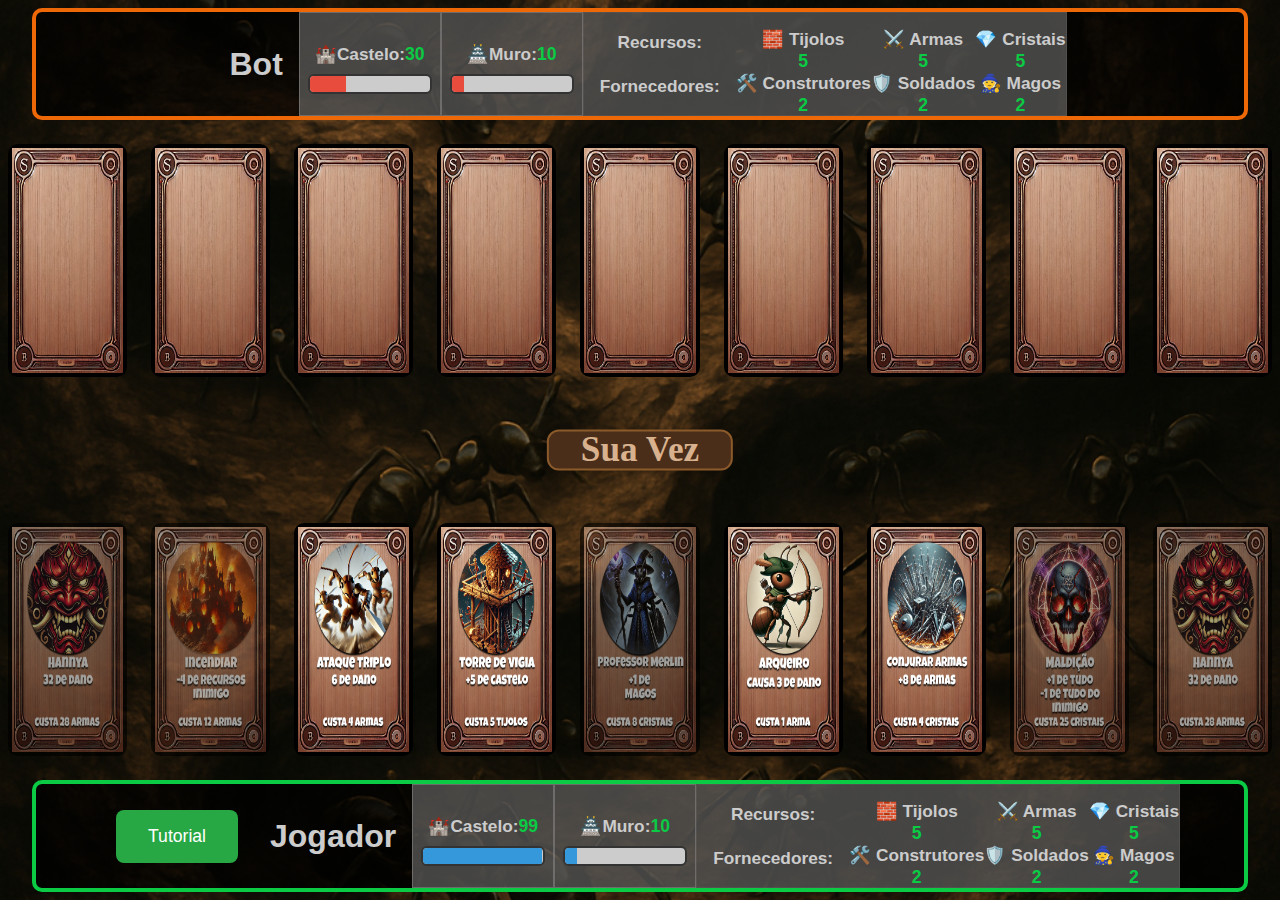
==== commit ca570c7b: "0.2.2 - Ajuste Tela de Tutorial" ====
--- a/inicial.html
+++ b/inicial.html
@@ -93,7 +93,7 @@
       <div class="status">
         <div class="player p1" id="player1">
           <div class="botao-dicas">
-            <h2><button class="button tutorial" onclick="telaTutorial()">Tutorial</button>
+            <h2><button class="button tutorial" id="buttonTutorial" onclick="telaTutorial()">Tutorial</button>
             </h2>
           </div>
           <div class="titulo p1"><h1>Jogador</h1></div>
--- a/assets/style/style.css
+++ b/assets/style/style.css
@@ -152,26 +152,20 @@
   .campo__jogo.inicio{
     height: 100vh;
     width: 100vw;
-    line-height: 2.3rem;
-    font-size: 1rem;
+    line-height: 2rem;
+    font-size: 0.8rem;
     padding: 0;
     background-color: #333;
-    border: 4px solid #0bca44;
-    text-align: center;
-    justify-content: center;
   }
 
   .campo-tutorial{
     position: absolute;
     height: 100vh;
     width: 100vw;
-    line-height: 2.2rem;
-    font-size: 1rem;
+    line-height: 2rem;
+    font-size: 0.8rem;
     padding: 0;
     background-color: #333;
-    border: 4px solid #0bca44;
-    text-align: center;
-    justify-content: center;
   }
 
   .campo__cartas {
@@ -303,9 +297,6 @@
     padding: 1rem;
   }
 
-  .button.tutorial{
-    margin-top: 0;
-  }
 
 
   @keyframes jogarCarta{
@@ -407,6 +398,7 @@
     color: white;
     padding: 3rem;
     border-radius: 12px;
+    font-size: small;
     text-align: center;
     z-index: 9999;
     box-shadow: 0 0 20px rgba(255, 255, 255, 0.3);
@@ -422,6 +414,15 @@
     color: white;
     cursor: pointer;
   }
+  
+  .button.tutorial{
+    margin-top: 0;
+  }
+
+  .naoclicavelBotao{
+    pointer-events: none;
+    background-color: #222;
+  }
 
 
   @keyframes brilho-sutil {
@@ -443,8 +444,8 @@
       color: #0bca44;
     }
     50% {
-      transform: scale(1.3);
-      color: rgba(196, 165, 249, 0.8);
+      transform: scale(1.7);
+      color: rgba(217, 198, 250, 0.8);
     }
     100% {
       transform: scale(1);
@@ -462,8 +463,8 @@
       color: #0bca44;
     }
     50% {
-      transform: scale(1.3);
-      color: rgba(223, 101, 101, 0.8);
+      transform: scale(1.6);
+      color: rgba(209, 24, 24, 0.8);
     }
     100% {
       transform: scale(1);
